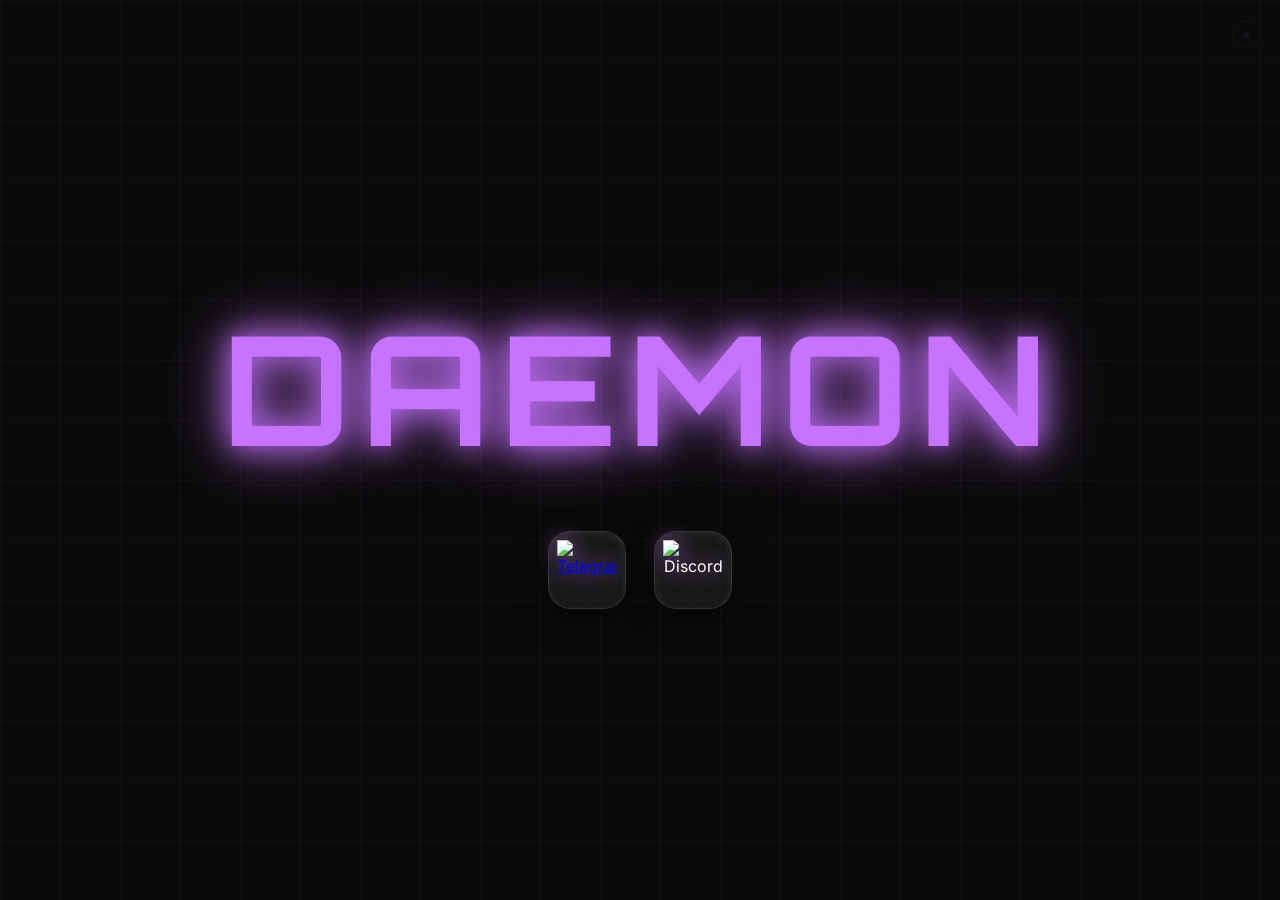
==== iamdaemon.tech/index.html @ f0722903 "update" ====
<!DOCTYPE html>
<html lang="ru">
<head>
    <meta charset="UTF-8">
    <meta name="viewport" content="width=device-width, initial-scale=1.0">
    <title>DAEMON</title>
    <style>
        @import url('https://fonts.googleapis.com/css2?family=Orbitron:wght@400;700&family=Inter:wght@400;500;600&display=swap');

        :root {
            --bg: #0a0a0a;
            --accent: #C773FF;
            --glass: rgba(255, 255, 255, 0.06);
        }

        * {
            margin: 0;
            padding: 0;
            box-sizing: border-box;
        }

        body {
            background: var(--bg);
            color: #e0e0e0;
            font-family: 'Inter', sans-serif;
            height: 100vh;
            display: flex;
            align-items: center;
            justify-content: center;
            overflow: hidden;
            position: relative;
        }

        body::before {
            content: '';
            position: absolute;
            top: 0; left: 0;
            width: 100%; height: 100%;
            background: linear-gradient(rgba(199, 115, 255, 0.04) 1px, transparent 1px),
                        linear-gradient(90deg, rgba(199, 115, 255, 0.04) 1px, transparent 1px);
            background-size: 60px 60px;
            pointer-events: none;
            animation: gridMove 30s linear infinite;
        }

        @keyframes gridMove {
            0% { background-position: 0 0; }
            100% { background-position: 60px 60px; }
        }

        .container {
            text-align: center;
            z-index: 10;
        }

        .logo {
            font-family: 'Orbitron', sans-serif;
            font-size: 9.5rem;
            font-weight: 700;
            letter-spacing: 12px;
            color: var(--accent);
            display: inline-flex;
            cursor: default;
            text-shadow: 0 0 30px var(--accent), 0 0 60px var(--accent);
            animation: pulse 4s ease-in-out infinite;
        }

        .logo span {
            display: inline-block;
            transition: transform 0.6s cubic-bezier(0.23, 1, 0.32, 1);
        }

        @keyframes pulse {
            0%, 100% { text-shadow: 0 0 25px var(--accent), 0 0 50px var(--accent), 0 0 80px rgba(199, 115, 255, 0.4); }
            50% { text-shadow: 0 0 40px var(--accent), 0 0 75px var(--accent), 0 0 110px rgba(199, 115, 255, 0.6); }
        }

        .logo:hover {
            text-shadow: 0 0 20px var(--accent), 0 0 45px var(--accent), 0 0 70px rgba(199, 115, 255, 0.35);
        }

        .logo:hover span:nth-child(1) { transform: translateX(-28px); }
        .logo:hover span:nth-child(2) { transform: translateX(-14px); }
        .logo:hover span:nth-child(3) { transform: translateX(-2px); }
        .logo:hover span:nth-child(4) { transform: translateX(6px); }
        .logo:hover span:nth-child(5) { transform: translateX(16px); }
        .logo:hover span:nth-child(6) { transform: translateX(26px); }

        .social-buttons {
            display: flex;
            gap: 1.8rem;
            justify-content: center;
            flex-wrap: wrap;
            margin-top: 3rem;
        }

        .social-btn {
            width: 78px;
            height: 78px;
            background: var(--glass);
            border: 1.5px solid rgba(255, 255, 255, 0.12);
            border-radius: 22px;
            display: flex;
            align-items: center;
            justify-content: center;
            backdrop-filter: blur(20px);
            box-shadow: 0 8px 32px rgba(0, 0, 0, 0.4), inset 0 2px 8px rgba(255, 255, 255, 0.08);
            transition: all 0.4s cubic-bezier(0.23, 1, 0.32, 1);
            cursor: pointer;
        }

        .social-btn:hover {
            transform: translateY(-8px) scale(1.08);
            border-color: var(--accent);
            box-shadow: 0 15px 40px rgba(199, 115, 255, 0.25), inset 0 2px 12px rgba(255, 255, 255, 0.15);
        }

        .social-btn img {
            width: 60px !important;
            height: 60px !important;
            object-fit: contain;
            filter: brightness(1.15) drop-shadow(0 0 10px rgba(199, 115, 255, 0.7));
            transition: all 0.4s ease;
        }

        .social-btn:hover img {
            filter: brightness(1.3) drop-shadow(0 0 15px var(--accent));
            transform: scale(1.08);
        }

        /* ==================== МОДАЛЬНОЕ ОКНО ==================== */
        .modal {
            display: none;
            position: fixed;
            top: 0; left: 0;
            width: 100%; height: 100%;
            background: rgba(0, 0, 0, 0.88);
            z-index: 100;
            align-items: center;
            justify-content: center;
            opacity: 0;
            transition: opacity 0.3s ease;
        }

        .modal.show { opacity: 1; }

        .modal-content {
            background: #1a1a1a;
            width: 400px;
            border-radius: 16px;
            overflow: hidden;
            box-shadow: 0 25px 70px rgba(199, 115, 255, 0.25);
            transform: scale(0.7) translateY(40px);
            opacity: 0;
            transition: all 0.4s cubic-bezier(0.34, 1.56, 0.64, 1);
        }

        .modal.show .modal-content {
            transform: scale(1) translateY(0);
            opacity: 1;
        }

        .modal-header {
            height: 140px;
            background: linear-gradient(135deg, #C773FF, #9b5de5, #6e44ff);
            position: relative;
        }

        .modal-avatar {
            width: 96px;
            height: 96px;
            border-radius: 50%;
            border: 7px solid #1a1a1a;
            position: absolute;
            bottom: -48px;
            left: 32px;
            overflow: hidden;
            box-shadow: 0 0 0 6px rgba(199, 115, 255, 0.3);
        }

        .modal-avatar img {
            width: 100%;
            height: 100%;
            object-fit: cover;
        }

        .modal-body {
            padding: 68px 32px 40px;
            text-align: center;
        }

        .modal-name {
            font-size: 26px;
            font-weight: 700;
            margin-bottom: 6px;
        }

        .modal-username {
            color: #aaaaaa;
            font-size: 17px;
        }

        .modal-close {
            position: absolute;
            top: 16px;
            right: 20px;
            font-size: 32px;
            color: #fff;
            cursor: pointer;
            opacity: 0.75;
            transition: opacity 0.2s;
        }

        .modal-close:hover { opacity: 1; }

        /* ==================== СКРЫТАЯ КНОПКА ==================== */
        /* Круглая точка, почти сливается с фоном.
           При наведении — слабое фиолетовое свечение в тон акценту */
        .secret-btn {
            position: fixed;
            top: 20px;
            right: 20px;
            width: 28px;
            height: 28px;
            border-radius: 50%;
            border: 1px solid rgba(199, 115, 255, 0.07);
            background: transparent;
            text-decoration: none;
            display: flex;
            align-items: center;
            justify-content: center;
            z-index: 50;
            transition: border-color 0.5s ease, box-shadow 0.5s ease;
        }

        .secret-btn::after {
            content: '';
            width: 5px;
            height: 5px;
            border-radius: 50%;
            background: rgba(199, 115, 255, 0.1);
            transition: background 0.5s ease, box-shadow 0.5s ease;
        }

        .secret-btn:hover {
            border-color: rgba(199, 115, 255, 0.4);
            box-shadow: 0 0 14px rgba(199, 115, 255, 0.15);
        }

        .secret-btn:hover::after {
            background: rgba(199, 115, 255, 0.7);
            box-shadow: 0 0 8px rgba(199, 115, 255, 0.8);
        }

        /* Адаптив */
        @media (max-width: 768px) {
            .logo { font-size: 6.8rem; letter-spacing: 8px; }
            .modal-content { width: 92%; }
        }
    </style>
</head>
<body>
    <div class="container">
        <div class="logo">
            <span>D</span><span>A</span><span>E</span><span>M</span><span>O</span><span>N</span>
        </div>

        <div class="social-buttons">
            <a href="https://t.me/iamdaemon0"
               class="social-btn"
               target="_blank"
               title="Telegram">
                <img src="https://iamdaemon.tech/telegram_logo.png" alt="Telegram">
            </a>

            <div class="social-btn" id="discordBtn" title="Discord Profile">
                <img src="https://iamdaemon.tech/discord_logo.png" alt="Discord">
            </div>
        </div>
    </div>

    <!-- Модальное окно Discord -->
    <div class="modal" id="discordModal">
        <div class="modal-content">
            <div class="modal-header">
                <div class="modal-close" id="closeModal">×</div>
                <div class="modal-avatar">
                    <img src="https://iamdaemon.tech/cat.png" alt="Daemon">
                </div>
            </div>
            <div class="modal-body">
                <div class="modal-name">Daemon</div>
                <div class="modal-username">@iamdaemon0</div>
            </div>
        </div>
    </div>

    <!-- Скрытая кнопка регистрации -->
    <a href="https://reg.iamdaemon.tech" class="secret-btn"></a>

    <script>
        const discordBtn = document.getElementById('discordBtn');
        const modal = document.getElementById('discordModal');
        const closeModal = document.getElementById('closeModal');

        discordBtn.addEventListener('click', () => {
            modal.style.display = 'flex';
            setTimeout(() => modal.classList.add('show'), 10);
        });

        function closeModalWindow() {
            modal.classList.remove('show');
            setTimeout(() => { modal.style.display = 'none'; }, 400);
        }

        closeModal.addEventListener('click', closeModalWindow);
        modal.addEventListener('click', (e) => {
            if (e.target === modal) closeModalWindow();
        });
    </script>
</body>
</html>
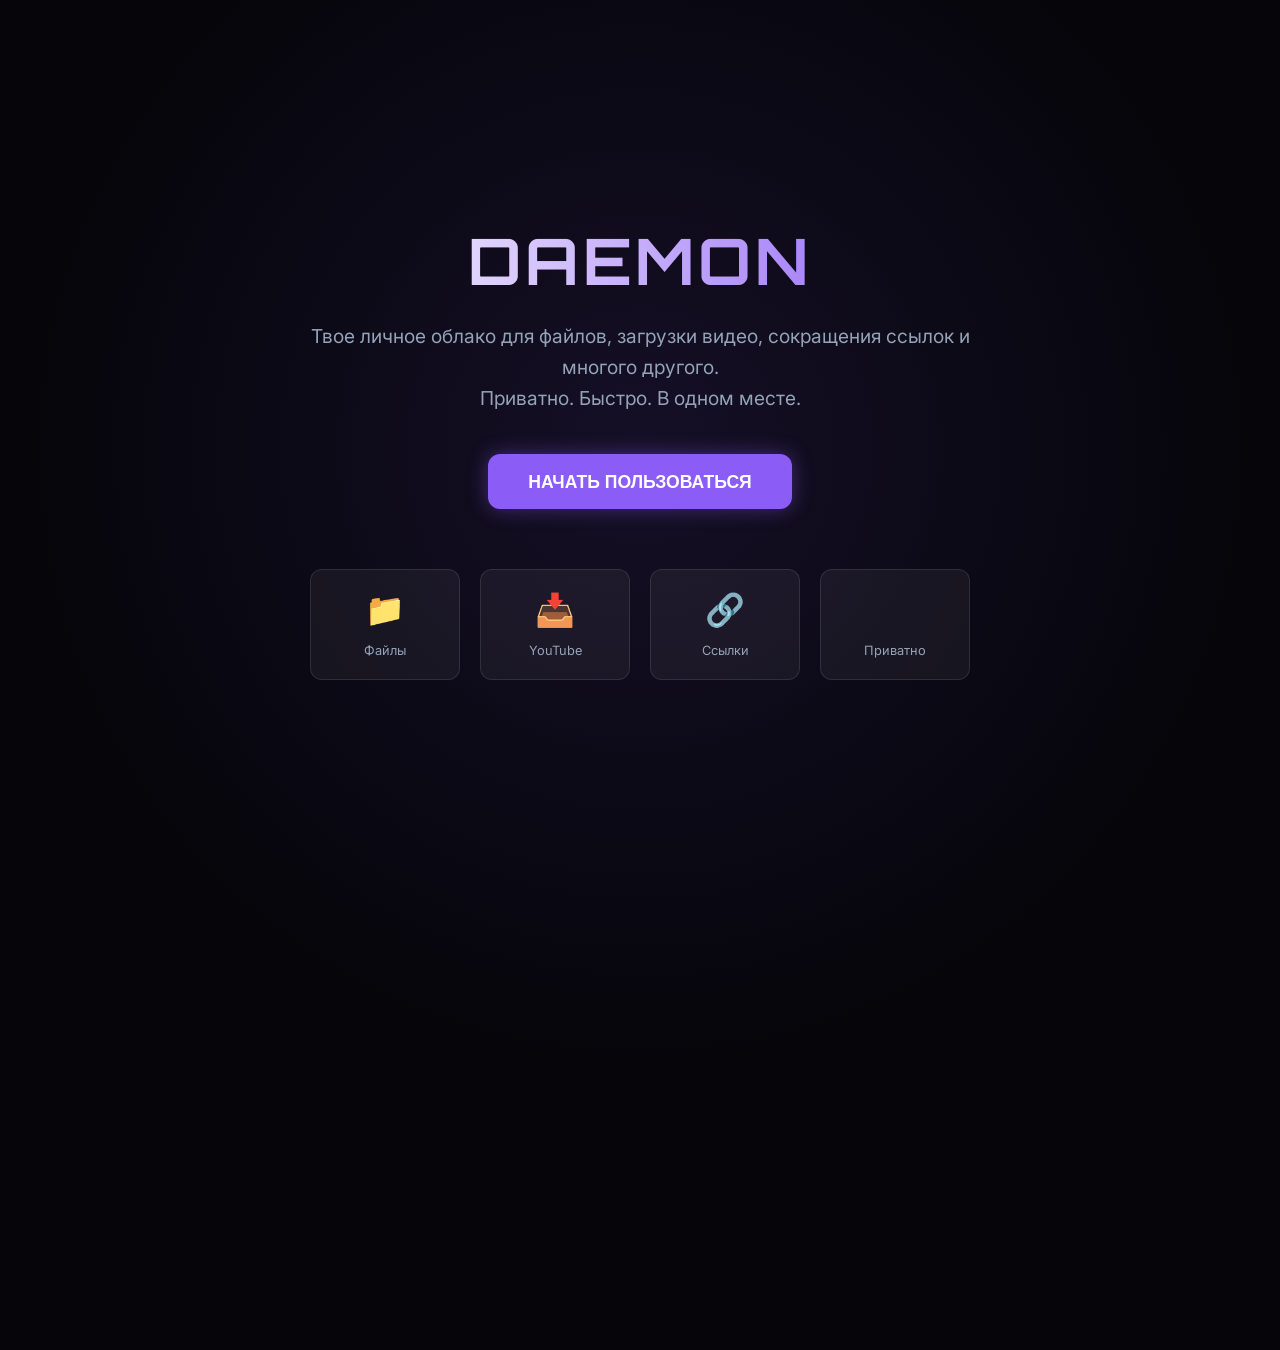
==== commit 5d01c7d5: "." ====
--- a/iamdaemon.tech/index.html
+++ b/iamdaemon.tech/index.html
@@ -1,322 +1,164 @@
 <!DOCTYPE html>
 <html lang="ru">
+
 <head>
     <meta charset="UTF-8">
     <meta name="viewport" content="width=device-width, initial-scale=1.0">
-    <title>DAEMON</title>
+    <title>DAEMON — Твой личный облачный сервис</title>
+    <link href="https://fonts.googleapis.com/css2?family=Orbitron:wght@400;700&family=Inter:wght@400;600&display=swap" rel="stylesheet">
     <style>
-        @import url('https://fonts.googleapis.com/css2?family=Orbitron:wght@400;700&family=Inter:wght@400;500;600&display=swap');
-
-        :root {
-            --bg: #0a0a0a;
-            --accent: #C773FF;
-            --glass: rgba(255, 255, 255, 0.06);
+         :root {
+            --bg: #05050a;
+            --primary: #8b5cf6;
+            --primary-glow: rgba(139, 92, 246, 0.4);
+            --text: #ffffff;
+            --text-muted: #94a3b8;
         }
-
+        
         * {
+            box-sizing: border-box;
             margin: 0;
             padding: 0;
-            box-sizing: border-box;
         }
-
+        
         body {
             background: var(--bg);
-            color: #e0e0e0;
+            color: var(--text);
             font-family: 'Inter', sans-serif;
-            height: 100vh;
+            min-height: 100vh;
             display: flex;
+            flex-direction: column;
             align-items: center;
             justify-content: center;
+            text-align: center;
             overflow: hidden;
-            position: relative;
         }
-
+        /* Фон с эффектом */
+        
         body::before {
             content: '';
             position: absolute;
-            top: 0; left: 0;
-            width: 100%; height: 100%;
-            background: linear-gradient(rgba(199, 115, 255, 0.04) 1px, transparent 1px),
-                        linear-gradient(90deg, rgba(199, 115, 255, 0.04) 1px, transparent 1px);
-            background-size: 60px 60px;
-            pointer-events: none;
-            animation: gridMove 30s linear infinite;
+            top: -50%;
+            left: -50%;
+            width: 200%;
+            height: 200%;
+            background: radial-gradient(circle, var(--primary-glow) 0%, transparent 40%);
+            opacity: 0.3;
+            z-index: -1;
+            animation: pulse 10s infinite alternate;
         }
-
-        @keyframes gridMove {
-            0% { background-position: 0 0; }
-            100% { background-position: 60px 60px; }
+        
+        @keyframes pulse {
+            0% {
+                transform: scale(1);
+            }
+            100% {
+                transform: scale(1.2);
+            }
         }
-
+        
         .container {
-            text-align: center;
-            z-index: 10;
+            max-width: 800px;
+            padding: 40px;
+            z-index: 1;
         }
-
-        .logo {
+        
+        h1 {
             font-family: 'Orbitron', sans-serif;
-            font-size: 9.5rem;
+            font-size: 4rem;
+            margin-bottom: 20px;
+            letter-spacing: 4px;
+            background: linear-gradient(90deg, #fff, var(--primary));
+            -webkit-background-clip: text;
+            -webkit-text-fill-color: transparent;
+        }
+        
+        p {
+            font-size: 1.2rem;
+            color: var(--text-muted);
+            margin-bottom: 40px;
+            line-height: 1.6;
+        }
+        
+        .btn {
+            display: inline-block;
+            padding: 16px 40px;
+            font-family: 'Orbitron', sans-serif;
+            font-size: 1.1rem;
             font-weight: 700;
-            letter-spacing: 12px;
-            color: var(--accent);
-            display: inline-flex;
-            cursor: default;
-            text-shadow: 0 0 30px var(--accent), 0 0 60px var(--accent);
-            animation: pulse 4s ease-in-out infinite;
+            color: #fff;
+            background: var(--primary);
+            border: none;
+            border-radius: 12px;
+            text-decoration: none;
+            cursor: pointer;
+            transition: all 0.3s ease;
+            box-shadow: 0 0 20px var(--primary-glow);
         }
-
-        .logo span {
-            display: inline-block;
-            transition: transform 0.6s cubic-bezier(0.23, 1, 0.32, 1);
+        
+        .btn:hover {
+            transform: translateY(-3px);
+            box-shadow: 0 0 40px var(--primary-glow);
+            background: #7c3aed;
         }
-
-        @keyframes pulse {
-            0%, 100% { text-shadow: 0 0 25px var(--accent), 0 0 50px var(--accent), 0 0 80px rgba(199, 115, 255, 0.4); }
-            50% { text-shadow: 0 0 40px var(--accent), 0 0 75px var(--accent), 0 0 110px rgba(199, 115, 255, 0.6); }
+        
+        .features {
+            display: flex;
+            gap: 20px;
+            justify-content: center;
+            margin-top: 60px;
+            flex-wrap: wrap;
         }
-
-        .logo:hover {
-            text-shadow: 0 0 20px var(--accent), 0 0 45px var(--accent), 0 0 70px rgba(199, 115, 255, 0.35);
+        
+        .feature-card {
+            background: rgba(255, 255, 255, 0.05);
+            padding: 20px;
+            border-radius: 12px;
+            border: 1px solid rgba(255, 255, 255, 0.1);
+            width: 150px;
         }
-
-        .logo:hover span:nth-child(1) { transform: translateX(-28px); }
-        .logo:hover span:nth-child(2) { transform: translateX(-14px); }
-        .logo:hover span:nth-child(3) { transform: translateX(-2px); }
-        .logo:hover span:nth-child(4) { transform: translateX(6px); }
-        .logo:hover span:nth-child(5) { transform: translateX(16px); }
-        .logo:hover span:nth-child(6) { transform: translateX(26px); }
-
-        .social-buttons {
-            display: flex;
-            gap: 1.8rem;
-            justify-content: center;
-            flex-wrap: wrap;
-            margin-top: 3rem;
+        
+        .feature-card span {
+            font-size: 2rem;
+            display: block;
+            margin-bottom: 10px;
         }
-
-        .social-btn {
-            width: 78px;
-            height: 78px;
-            background: var(--glass);
-            border: 1.5px solid rgba(255, 255, 255, 0.12);
-            border-radius: 22px;
-            display: flex;
-            align-items: center;
-            justify-content: center;
-            backdrop-filter: blur(20px);
-            box-shadow: 0 8px 32px rgba(0, 0, 0, 0.4), inset 0 2px 8px rgba(255, 255, 255, 0.08);
-            transition: all 0.4s cubic-bezier(0.23, 1, 0.32, 1);
-            cursor: pointer;
-        }
-
-        .social-btn:hover {
-            transform: translateY(-8px) scale(1.08);
-            border-color: var(--accent);
-            box-shadow: 0 15px 40px rgba(199, 115, 255, 0.25), inset 0 2px 12px rgba(255, 255, 255, 0.15);
-        }
-
-        .social-btn img {
-            width: 60px !important;
-            height: 60px !important;
-            object-fit: contain;
-            filter: brightness(1.15) drop-shadow(0 0 10px rgba(199, 115, 255, 0.7));
-            transition: all 0.4s ease;
-        }
-
-        .social-btn:hover img {
-            filter: brightness(1.3) drop-shadow(0 0 15px var(--accent));
-            transform: scale(1.08);
-        }
-
-        /* ==================== МОДАЛЬНОЕ ОКНО ==================== */
-        .modal {
-            display: none;
-            position: fixed;
-            top: 0; left: 0;
-            width: 100%; height: 100%;
-            background: rgba(0, 0, 0, 0.88);
-            z-index: 100;
-            align-items: center;
-            justify-content: center;
-            opacity: 0;
-            transition: opacity 0.3s ease;
-        }
-
-        .modal.show { opacity: 1; }
-
-        .modal-content {
-            background: #1a1a1a;
-            width: 400px;
-            border-radius: 16px;
-            overflow: hidden;
-            box-shadow: 0 25px 70px rgba(199, 115, 255, 0.25);
-            transform: scale(0.7) translateY(40px);
-            opacity: 0;
-            transition: all 0.4s cubic-bezier(0.34, 1.56, 0.64, 1);
-        }
-
-        .modal.show .modal-content {
-            transform: scale(1) translateY(0);
-            opacity: 1;
-        }
-
-        .modal-header {
-            height: 140px;
-            background: linear-gradient(135deg, #C773FF, #9b5de5, #6e44ff);
-            position: relative;
-        }
-
-        .modal-avatar {
-            width: 96px;
-            height: 96px;
-            border-radius: 50%;
-            border: 7px solid #1a1a1a;
-            position: absolute;
-            bottom: -48px;
-            left: 32px;
-            overflow: hidden;
-            box-shadow: 0 0 0 6px rgba(199, 115, 255, 0.3);
-        }
-
-        .modal-avatar img {
-            width: 100%;
-            height: 100%;
-            object-fit: cover;
-        }
-
-        .modal-body {
-            padding: 68px 32px 40px;
-            text-align: center;
-        }
-
-        .modal-name {
-            font-size: 26px;
-            font-weight: 700;
-            margin-bottom: 6px;
-        }
-
-        .modal-username {
-            color: #aaaaaa;
-            font-size: 17px;
-        }
-
-        .modal-close {
-            position: absolute;
-            top: 16px;
-            right: 20px;
-            font-size: 32px;
-            color: #fff;
-            cursor: pointer;
-            opacity: 0.75;
-            transition: opacity 0.2s;
-        }
-
-        .modal-close:hover { opacity: 1; }
-
-        /* ==================== СКРЫТАЯ КНОПКА ==================== */
-        /* Круглая точка, почти сливается с фоном.
-           При наведении — слабое фиолетовое свечение в тон акценту */
-        .secret-btn {
-            position: fixed;
-            top: 20px;
-            right: 20px;
-            width: 28px;
-            height: 28px;
-            border-radius: 50%;
-            border: 1px solid rgba(199, 115, 255, 0.07);
-            background: transparent;
-            text-decoration: none;
-            display: flex;
-            align-items: center;
-            justify-content: center;
-            z-index: 50;
-            transition: border-color 0.5s ease, box-shadow 0.5s ease;
-        }
-
-        .secret-btn::after {
-            content: '';
-            width: 5px;
-            height: 5px;
-            border-radius: 50%;
-            background: rgba(199, 115, 255, 0.1);
-            transition: background 0.5s ease, box-shadow 0.5s ease;
-        }
-
-        .secret-btn:hover {
-            border-color: rgba(199, 115, 255, 0.4);
-            box-shadow: 0 0 14px rgba(199, 115, 255, 0.15);
-        }
-
-        .secret-btn:hover::after {
-            background: rgba(199, 115, 255, 0.7);
-            box-shadow: 0 0 8px rgba(199, 115, 255, 0.8);
-        }
-
-        /* Адаптив */
-        @media (max-width: 768px) {
-            .logo { font-size: 6.8rem; letter-spacing: 8px; }
-            .modal-content { width: 92%; }
+        
+        .feature-card small {
+            color: var(--text-muted);
+            font-size: 0.8rem;
         }
     </style>
 </head>
+
 <body>
     <div class="container">
-        <div class="logo">
-            <span>D</span><span>A</span><span>E</span><span>M</span><span>O</span><span>N</span>
-        </div>
+        <h1>DAEMON</h1>
+        <p>
+            Твое личное облако для файлов, загрузки видео, сокращения ссылок и многого другого.<br> Приватно. Быстро. В одном месте.
+        </p>
 
-        <div class="social-buttons">
-            <a href="https://t.me/iamdaemon0"
-               class="social-btn"
-               target="_blank"
-               title="Telegram">
-                <img src="https://iamdaemon.tech/telegram_logo.png" alt="Telegram">
-            </a>
+        <a href="https://reg.iamdaemon.tech" class="btn">НАЧАТЬ ПОЛЬЗОВАТЬСЯ</a>
 
-            <div class="social-btn" id="discordBtn" title="Discord Profile">
-                <img src="https://iamdaemon.tech/discord_logo.png" alt="Discord">
+        <div class="features">
+            <div class="feature-card">
+                <span>📁</span>
+                <small>Файлы</small>
+            </div>
+            <div class="feature-card">
+                <span>📥</span>
+                <small>YouTube</small>
+            </div>
+            <div class="feature-card">
+                <span>🔗</span>
+                <small>Ссылки</small>
+            </div>
+            <div class="feature-card">
+                <span>️</span>
+                <small>Приватно</small>
             </div>
         </div>
     </div>
+</body>
 
-    <!-- Модальное окно Discord -->
-    <div class="modal" id="discordModal">
-        <div class="modal-content">
-            <div class="modal-header">
-                <div class="modal-close" id="closeModal">×</div>
-                <div class="modal-avatar">
-                    <img src="https://iamdaemon.tech/cat.png" alt="Daemon">
-                </div>
-            </div>
-            <div class="modal-body">
-                <div class="modal-name">Daemon</div>
-                <div class="modal-username">@iamdaemon0</div>
-            </div>
-        </div>
-    </div>
-
-    <!-- Скрытая кнопка регистрации -->
-    <a href="https://reg.iamdaemon.tech" class="secret-btn"></a>
-
-    <script>
-        const discordBtn = document.getElementById('discordBtn');
-        const modal = document.getElementById('discordModal');
-        const closeModal = document.getElementById('closeModal');
-
-        discordBtn.addEventListener('click', () => {
-            modal.style.display = 'flex';
-            setTimeout(() => modal.classList.add('show'), 10);
-        });
-
-        function closeModalWindow() {
-            modal.classList.remove('show');
-            setTimeout(() => { modal.style.display = 'none'; }, 400);
-        }
-
-        closeModal.addEventListener('click', closeModalWindow);
-        modal.addEventListener('click', (e) => {
-            if (e.target === modal) closeModalWindow();
-        });
-    </script>
-</body>
-</html>
+</html>
